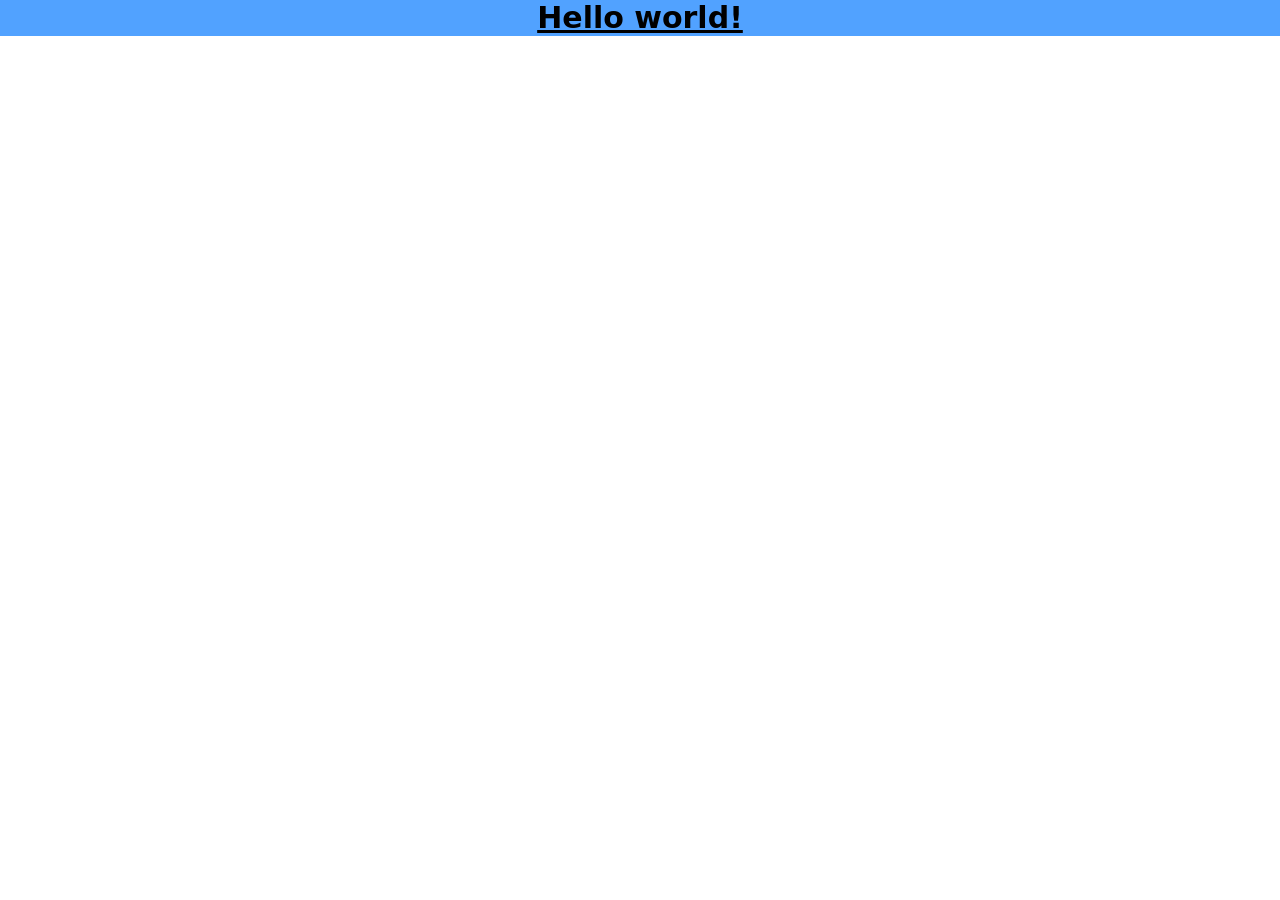
==== src/index.html @ be2a8ff9 "Initialized the project and moved to php project" ====
<!doctype html>
<html>

<head>
    <meta charset="UTF-8">
    <meta name="viewport" content="width=device-width, initial-scale=1.0">
    <link href="./output.css" rel="stylesheet">
</head>

<body>
    <h1 class="text-3xl font-bold underline bg-blue-400 text-center">
        Hello world!
    </h1>
</body>

</html>
---- src/output.css ----
/*! tailwindcss v4.0.3 | MIT License | https://tailwindcss.com */
@layer theme, base, components, utilities;
@layer theme {
  :root, :host {
    --font-sans: ui-sans-serif, system-ui, sans-serif, "Apple Color Emoji",
      "Segoe UI Emoji", "Segoe UI Symbol", "Noto Color Emoji";
    --font-serif: ui-serif, Georgia, Cambria, "Times New Roman", Times, serif;
    --font-mono: ui-monospace, SFMono-Regular, Menlo, Monaco, Consolas,
      "Liberation Mono", "Courier New", monospace;
    --color-red-50: oklch(0.971 0.013 17.38);
    --color-red-100: oklch(0.936 0.032 17.717);
    --color-red-200: oklch(0.885 0.062 18.334);
    --color-red-300: oklch(0.808 0.114 19.571);
    --color-red-400: oklch(0.704 0.191 22.216);
    --color-red-500: oklch(0.637 0.237 25.331);
    --color-red-600: oklch(0.577 0.245 27.325);
    --color-red-700: oklch(0.505 0.213 27.518);
    --color-red-800: oklch(0.444 0.177 26.899);
    --color-red-900: oklch(0.396 0.141 25.723);
    --color-red-950: oklch(0.258 0.092 26.042);
    --color-orange-50: oklch(0.98 0.016 73.684);
    --color-orange-100: oklch(0.954 0.038 75.164);
    --color-orange-200: oklch(0.901 0.076 70.697);
    --color-orange-300: oklch(0.837 0.128 66.29);
    --color-orange-400: oklch(0.75 0.183 55.934);
    --color-orange-500: oklch(0.705 0.213 47.604);
    --color-orange-600: oklch(0.646 0.222 41.116);
    --color-orange-700: oklch(0.553 0.195 38.402);
    --color-orange-800: oklch(0.47 0.157 37.304);
    --color-orange-900: oklch(0.408 0.123 38.172);
    --color-orange-950: oklch(0.266 0.079 36.259);
    --color-amber-50: oklch(0.987 0.022 95.277);
    --color-amber-100: oklch(0.962 0.059 95.617);
    --color-amber-200: oklch(0.924 0.12 95.746);
    --color-amber-300: oklch(0.879 0.169 91.605);
    --color-amber-400: oklch(0.828 0.189 84.429);
    --color-amber-500: oklch(0.769 0.188 70.08);
    --color-amber-600: oklch(0.666 0.179 58.318);
    --color-amber-700: oklch(0.555 0.163 48.998);
    --color-amber-800: oklch(0.473 0.137 46.201);
    --color-amber-900: oklch(0.414 0.112 45.904);
    --color-amber-950: oklch(0.279 0.077 45.635);
    --color-yellow-50: oklch(0.987 0.026 102.212);
    --color-yellow-100: oklch(0.973 0.071 103.193);
    --color-yellow-200: oklch(0.945 0.129 101.54);
    --color-yellow-300: oklch(0.905 0.182 98.111);
    --color-yellow-400: oklch(0.852 0.199 91.936);
    --color-yellow-500: oklch(0.795 0.184 86.047);
    --color-yellow-600: oklch(0.681 0.162 75.834);
    --color-yellow-700: oklch(0.554 0.135 66.442);
    --color-yellow-800: oklch(0.476 0.114 61.907);
    --color-yellow-900: oklch(0.421 0.095 57.708);
    --color-yellow-950: oklch(0.286 0.066 53.813);
    --color-lime-50: oklch(0.986 0.031 120.757);
    --color-lime-100: oklch(0.967 0.067 122.328);
    --color-lime-200: oklch(0.938 0.127 124.321);
    --color-lime-300: oklch(0.897 0.196 126.665);
    --color-lime-400: oklch(0.841 0.238 128.85);
    --color-lime-500: oklch(0.768 0.233 130.85);
    --color-lime-600: oklch(0.648 0.2 131.684);
    --color-lime-700: oklch(0.532 0.157 131.589);
    --color-lime-800: oklch(0.453 0.124 130.933);
    --color-lime-900: oklch(0.405 0.101 131.063);
    --color-lime-950: oklch(0.274 0.072 132.109);
    --color-green-50: oklch(0.982 0.018 155.826);
    --color-green-100: oklch(0.962 0.044 156.743);
    --color-green-200: oklch(0.925 0.084 155.995);
    --color-green-300: oklch(0.871 0.15 154.449);
    --color-green-400: oklch(0.792 0.209 151.711);
    --color-green-500: oklch(0.723 0.219 149.579);
    --color-green-600: oklch(0.627 0.194 149.214);
    --color-green-700: oklch(0.527 0.154 150.069);
    --color-green-800: oklch(0.448 0.119 151.328);
    --color-green-900: oklch(0.393 0.095 152.535);
    --color-green-950: oklch(0.266 0.065 152.934);
    --color-emerald-50: oklch(0.979 0.021 166.113);
    --color-emerald-100: oklch(0.95 0.052 163.051);
    --color-emerald-200: oklch(0.905 0.093 164.15);
    --color-emerald-300: oklch(0.845 0.143 164.978);
    --color-emerald-400: oklch(0.765 0.177 163.223);
    --color-emerald-500: oklch(0.696 0.17 162.48);
    --color-emerald-600: oklch(0.596 0.145 163.225);
    --color-emerald-700: oklch(0.508 0.118 165.612);
    --color-emerald-800: oklch(0.432 0.095 166.913);
    --color-emerald-900: oklch(0.378 0.077 168.94);
    --color-emerald-950: oklch(0.262 0.051 172.552);
    --color-teal-50: oklch(0.984 0.014 180.72);
    --color-teal-100: oklch(0.953 0.051 180.801);
    --color-teal-200: oklch(0.91 0.096 180.426);
    --color-teal-300: oklch(0.855 0.138 181.071);
    --color-teal-400: oklch(0.777 0.152 181.912);
    --color-teal-500: oklch(0.704 0.14 182.503);
    --color-teal-600: oklch(0.6 0.118 184.704);
    --color-teal-700: oklch(0.511 0.096 186.391);
    --color-teal-800: oklch(0.437 0.078 188.216);
    --color-teal-900: oklch(0.386 0.063 188.416);
    --color-teal-950: oklch(0.277 0.046 192.524);
    --color-cyan-50: oklch(0.984 0.019 200.873);
    --color-cyan-100: oklch(0.956 0.045 203.388);
    --color-cyan-200: oklch(0.917 0.08 205.041);
    --color-cyan-300: oklch(0.865 0.127 207.078);
    --color-cyan-400: oklch(0.789 0.154 211.53);
    --color-cyan-500: oklch(0.715 0.143 215.221);
    --color-cyan-600: oklch(0.609 0.126 221.723);
    --color-cyan-700: oklch(0.52 0.105 223.128);
    --color-cyan-800: oklch(0.45 0.085 224.283);
    --color-cyan-900: oklch(0.398 0.07 227.392);
    --color-cyan-950: oklch(0.302 0.056 229.695);
    --color-sky-50: oklch(0.977 0.013 236.62);
    --color-sky-100: oklch(0.951 0.026 236.824);
    --color-sky-200: oklch(0.901 0.058 230.902);
    --color-sky-300: oklch(0.828 0.111 230.318);
    --color-sky-400: oklch(0.746 0.16 232.661);
    --color-sky-500: oklch(0.685 0.169 237.323);
    --color-sky-600: oklch(0.588 0.158 241.966);
    --color-sky-700: oklch(0.5 0.134 242.749);
    --color-sky-800: oklch(0.443 0.11 240.79);
    --color-sky-900: oklch(0.391 0.09 240.876);
    --color-sky-950: oklch(0.293 0.066 243.157);
    --color-blue-50: oklch(0.97 0.014 254.604);
    --color-blue-100: oklch(0.932 0.032 255.585);
    --color-blue-200: oklch(0.882 0.059 254.128);
    --color-blue-300: oklch(0.809 0.105 251.813);
    --color-blue-400: oklch(0.707 0.165 254.624);
    --color-blue-500: oklch(0.623 0.214 259.815);
    --color-blue-600: oklch(0.546 0.245 262.881);
    --color-blue-700: oklch(0.488 0.243 264.376);
    --color-blue-800: oklch(0.424 0.199 265.638);
    --color-blue-900: oklch(0.379 0.146 265.522);
    --color-blue-950: oklch(0.282 0.091 267.935);
    --color-indigo-50: oklch(0.962 0.018 272.314);
    --color-indigo-100: oklch(0.93 0.034 272.788);
    --color-indigo-200: oklch(0.87 0.065 274.039);
    --color-indigo-300: oklch(0.785 0.115 274.713);
    --color-indigo-400: oklch(0.673 0.182 276.935);
    --color-indigo-500: oklch(0.585 0.233 277.117);
    --color-indigo-600: oklch(0.511 0.262 276.966);
    --color-indigo-700: oklch(0.457 0.24 277.023);
    --color-indigo-800: oklch(0.398 0.195 277.366);
    --color-indigo-900: oklch(0.359 0.144 278.697);
    --color-indigo-950: oklch(0.257 0.09 281.288);
    --color-violet-50: oklch(0.969 0.016 293.756);
    --color-violet-100: oklch(0.943 0.029 294.588);
    --color-violet-200: oklch(0.894 0.057 293.283);
    --color-violet-300: oklch(0.811 0.111 293.571);
    --color-violet-400: oklch(0.702 0.183 293.541);
    --color-violet-500: oklch(0.606 0.25 292.717);
    --color-violet-600: oklch(0.541 0.281 293.009);
    --color-violet-700: oklch(0.491 0.27 292.581);
    --color-violet-800: oklch(0.432 0.232 292.759);
    --color-violet-900: oklch(0.38 0.189 293.745);
    --color-violet-950: oklch(0.283 0.141 291.089);
    --color-purple-50: oklch(0.977 0.014 308.299);
    --color-purple-100: oklch(0.946 0.033 307.174);
    --color-purple-200: oklch(0.902 0.063 306.703);
    --color-purple-300: oklch(0.827 0.119 306.383);
    --color-purple-400: oklch(0.714 0.203 305.504);
    --color-purple-500: oklch(0.627 0.265 303.9);
    --color-purple-600: oklch(0.558 0.288 302.321);
    --color-purple-700: oklch(0.496 0.265 301.924);
    --color-purple-800: oklch(0.438 0.218 303.724);
    --color-purple-900: oklch(0.381 0.176 304.987);
    --color-purple-950: oklch(0.291 0.149 302.717);
    --color-fuchsia-50: oklch(0.977 0.017 320.058);
    --color-fuchsia-100: oklch(0.952 0.037 318.852);
    --color-fuchsia-200: oklch(0.903 0.076 319.62);
    --color-fuchsia-300: oklch(0.833 0.145 321.434);
    --color-fuchsia-400: oklch(0.74 0.238 322.16);
    --color-fuchsia-500: oklch(0.667 0.295 322.15);
    --color-fuchsia-600: oklch(0.591 0.293 322.896);
    --color-fuchsia-700: oklch(0.518 0.253 323.949);
    --color-fuchsia-800: oklch(0.452 0.211 324.591);
    --color-fuchsia-900: oklch(0.401 0.17 325.612);
    --color-fuchsia-950: oklch(0.293 0.136 325.661);
    --color-pink-50: oklch(0.971 0.014 343.198);
    --color-pink-100: oklch(0.948 0.028 342.258);
    --color-pink-200: oklch(0.899 0.061 343.231);
    --color-pink-300: oklch(0.823 0.12 346.018);
    --color-pink-400: oklch(0.718 0.202 349.761);
    --color-pink-500: oklch(0.656 0.241 354.308);
    --color-pink-600: oklch(0.592 0.249 0.584);
    --color-pink-700: oklch(0.525 0.223 3.958);
    --color-pink-800: oklch(0.459 0.187 3.815);
    --color-pink-900: oklch(0.408 0.153 2.432);
    --color-pink-950: oklch(0.284 0.109 3.907);
    --color-rose-50: oklch(0.969 0.015 12.422);
    --color-rose-100: oklch(0.941 0.03 12.58);
    --color-rose-200: oklch(0.892 0.058 10.001);
    --color-rose-300: oklch(0.81 0.117 11.638);
    --color-rose-400: oklch(0.712 0.194 13.428);
    --color-rose-500: oklch(0.645 0.246 16.439);
    --color-rose-600: oklch(0.586 0.253 17.585);
    --color-rose-700: oklch(0.514 0.222 16.935);
    --color-rose-800: oklch(0.455 0.188 13.697);
    --color-rose-900: oklch(0.41 0.159 10.272);
    --color-rose-950: oklch(0.271 0.105 12.094);
    --color-slate-50: oklch(0.984 0.003 247.858);
    --color-slate-100: oklch(0.968 0.007 247.896);
    --color-slate-200: oklch(0.929 0.013 255.508);
    --color-slate-300: oklch(0.869 0.022 252.894);
    --color-slate-400: oklch(0.704 0.04 256.788);
    --color-slate-500: oklch(0.554 0.046 257.417);
    --color-slate-600: oklch(0.446 0.043 257.281);
    --color-slate-700: oklch(0.372 0.044 257.287);
    --color-slate-800: oklch(0.279 0.041 260.031);
    --color-slate-900: oklch(0.208 0.042 265.755);
    --color-slate-950: oklch(0.129 0.042 264.695);
    --color-gray-50: oklch(0.985 0.002 247.839);
    --color-gray-100: oklch(0.967 0.003 264.542);
    --color-gray-200: oklch(0.928 0.006 264.531);
    --color-gray-300: oklch(0.872 0.01 258.338);
    --color-gray-400: oklch(0.707 0.022 261.325);
    --color-gray-500: oklch(0.551 0.027 264.364);
    --color-gray-600: oklch(0.446 0.03 256.802);
    --color-gray-700: oklch(0.373 0.034 259.733);
    --color-gray-800: oklch(0.278 0.033 256.848);
    --color-gray-900: oklch(0.21 0.034 264.665);
    --color-gray-950: oklch(0.13 0.028 261.692);
    --color-zinc-50: oklch(0.985 0 0);
    --color-zinc-100: oklch(0.967 0.001 286.375);
    --color-zinc-200: oklch(0.92 0.004 286.32);
    --color-zinc-300: oklch(0.871 0.006 286.286);
    --color-zinc-400: oklch(0.705 0.015 286.067);
    --color-zinc-500: oklch(0.552 0.016 285.938);
    --color-zinc-600: oklch(0.442 0.017 285.786);
    --color-zinc-700: oklch(0.37 0.013 285.805);
    --color-zinc-800: oklch(0.274 0.006 286.033);
    --color-zinc-900: oklch(0.21 0.006 285.885);
    --color-zinc-950: oklch(0.141 0.005 285.823);
    --color-neutral-50: oklch(0.985 0 0);
    --color-neutral-100: oklch(0.97 0 0);
    --color-neutral-200: oklch(0.922 0 0);
    --color-neutral-300: oklch(0.87 0 0);
    --color-neutral-400: oklch(0.708 0 0);
    --color-neutral-500: oklch(0.556 0 0);
    --color-neutral-600: oklch(0.439 0 0);
    --color-neutral-700: oklch(0.371 0 0);
    --color-neutral-800: oklch(0.269 0 0);
    --color-neutral-900: oklch(0.205 0 0);
    --color-neutral-950: oklch(0.145 0 0);
    --color-stone-50: oklch(0.985 0.001 106.423);
    --color-stone-100: oklch(0.97 0.001 106.424);
    --color-stone-200: oklch(0.923 0.003 48.717);
    --color-stone-300: oklch(0.869 0.005 56.366);
    --color-stone-400: oklch(0.709 0.01 56.259);
    --color-stone-500: oklch(0.553 0.013 58.071);
    --color-stone-600: oklch(0.444 0.011 73.639);
    --color-stone-700: oklch(0.374 0.01 67.558);
    --color-stone-800: oklch(0.268 0.007 34.298);
    --color-stone-900: oklch(0.216 0.006 56.043);
    --color-stone-950: oklch(0.147 0.004 49.25);
    --color-black: #000;
    --color-white: #fff;
    --spacing: 0.25rem;
    --breakpoint-sm: 40rem;
    --breakpoint-md: 48rem;
    --breakpoint-lg: 64rem;
    --breakpoint-xl: 80rem;
    --breakpoint-2xl: 96rem;
    --container-3xs: 16rem;
    --container-2xs: 18rem;
    --container-xs: 20rem;
    --container-sm: 24rem;
    --container-md: 28rem;
    --container-lg: 32rem;
    --container-xl: 36rem;
    --container-2xl: 42rem;
    --container-3xl: 48rem;
    --container-4xl: 56rem;
    --container-5xl: 64rem;
    --container-6xl: 72rem;
    --container-7xl: 80rem;
    --text-xs: 0.75rem;
    --text-xs--line-height: calc(1 / 0.75);
    --text-sm: 0.875rem;
    --text-sm--line-height: calc(1.25 / 0.875);
    --text-base: 1rem;
    --text-base--line-height: calc(1.5 / 1);
    --text-lg: 1.125rem;
    --text-lg--line-height: calc(1.75 / 1.125);
    --text-xl: 1.25rem;
    --text-xl--line-height: calc(1.75 / 1.25);
    --text-2xl: 1.5rem;
    --text-2xl--line-height: calc(2 / 1.5);
    --text-3xl: 1.875rem;
    --text-3xl--line-height: calc(2.25 / 1.875);
    --text-4xl: 2.25rem;
    --text-4xl--line-height: calc(2.5 / 2.25);
    --text-5xl: 3rem;
    --text-5xl--line-height: 1;
    --text-6xl: 3.75rem;
    --text-6xl--line-height: 1;
    --text-7xl: 4.5rem;
    --text-7xl--line-height: 1;
    --text-8xl: 6rem;
    --text-8xl--line-height: 1;
    --text-9xl: 8rem;
    --text-9xl--line-height: 1;
    --font-weight-thin: 100;
    --font-weight-extralight: 200;
    --font-weight-light: 300;
    --font-weight-normal: 400;
    --font-weight-medium: 500;
    --font-weight-semibold: 600;
    --font-weight-bold: 700;
    --font-weight-extrabold: 800;
    --font-weight-black: 900;
    --tracking-tighter: -0.05em;
    --tracking-tight: -0.025em;
    --tracking-normal: 0em;
    --tracking-wide: 0.025em;
    --tracking-wider: 0.05em;
    --tracking-widest: 0.1em;
    --leading-tight: 1.25;
    --leading-snug: 1.375;
    --leading-normal: 1.5;
    --leading-relaxed: 1.625;
    --leading-loose: 2;
    --radius-xs: 0.125rem;
    --radius-sm: 0.25rem;
    --radius-md: 0.375rem;
    --radius-lg: 0.5rem;
    --radius-xl: 0.75rem;
    --radius-2xl: 1rem;
    --radius-3xl: 1.5rem;
    --radius-4xl: 2rem;
    --shadow-2xs: 0 1px rgb(0 0 0 / 0.05);
    --shadow-xs: 0 1px 2px 0 rgb(0 0 0 / 0.05);
    --shadow-sm: 0 1px 3px 0 rgb(0 0 0 / 0.1), 0 1px 2px -1px rgb(0 0 0 / 0.1);
    --shadow-md: 0 4px 6px -1px rgb(0 0 0 / 0.1),
      0 2px 4px -2px rgb(0 0 0 / 0.1);
    --shadow-lg: 0 10px 15px -3px rgb(0 0 0 / 0.1),
      0 4px 6px -4px rgb(0 0 0 / 0.1);
    --shadow-xl: 0 20px 25px -5px rgb(0 0 0 / 0.1),
      0 8px 10px -6px rgb(0 0 0 / 0.1);
    --shadow-2xl: 0 25px 50px -12px rgb(0 0 0 / 0.25);
    --inset-shadow-2xs: inset 0 1px rgb(0 0 0 / 0.05);
    --inset-shadow-xs: inset 0 1px 1px rgb(0 0 0 / 0.05);
    --inset-shadow-sm: inset 0 2px 4px rgb(0 0 0 / 0.05);
    --drop-shadow-xs: 0 1px 1px rgb(0 0 0 / 0.05);
    --drop-shadow-sm: 0 1px 2px rgb(0 0 0 / 0.15);
    --drop-shadow-md: 0 3px 3px rgb(0 0 0 / 0.12);
    --drop-shadow-lg: 0 4px 4px rgb(0 0 0 / 0.15);
    --drop-shadow-xl: 0 9px 7px rgb(0 0 0 / 0.1);
    --drop-shadow-2xl: 0 25px 25px rgb(0 0 0 / 0.15);
    --ease-in: cubic-bezier(0.4, 0, 1, 1);
    --ease-out: cubic-bezier(0, 0, 0.2, 1);
    --ease-in-out: cubic-bezier(0.4, 0, 0.2, 1);
    --animate-spin: spin 1s linear infinite;
    --animate-ping: ping 1s cubic-bezier(0, 0, 0.2, 1) infinite;
    --animate-pulse: pulse 2s cubic-bezier(0.4, 0, 0.6, 1) infinite;
    --animate-bounce: bounce 1s infinite;
    --blur-xs: 4px;
    --blur-sm: 8px;
    --blur-md: 12px;
    --blur-lg: 16px;
    --blur-xl: 24px;
    --blur-2xl: 40px;
    --blur-3xl: 64px;
    --perspective-dramatic: 100px;
    --perspective-near: 300px;
    --perspective-normal: 500px;
    --perspective-midrange: 800px;
    --perspective-distant: 1200px;
    --aspect-video: 16 / 9;
    --default-transition-duration: 150ms;
    --default-transition-timing-function: cubic-bezier(0.4, 0, 0.2, 1);
    --default-font-family: var(--font-sans);
    --default-font-feature-settings: var(--font-sans--font-feature-settings);
    --default-font-variation-settings: var(
      --font-sans--font-variation-settings
    );
    --default-mono-font-family: var(--font-mono);
    --default-mono-font-feature-settings: var(
      --font-mono--font-feature-settings
    );
    --default-mono-font-variation-settings: var(
      --font-mono--font-variation-settings
    );
  }
}
@layer base {
  *, ::after, ::before, ::backdrop, ::file-selector-button {
    box-sizing: border-box;
    margin: 0;
    padding: 0;
    border: 0 solid;
  }
  html, :host {
    line-height: 1.5;
    -webkit-text-size-adjust: 100%;
    tab-size: 4;
    font-family: var( --default-font-family, ui-sans-serif, system-ui, sans-serif, "Apple Color Emoji", "Segoe UI Emoji", "Segoe UI Symbol", "Noto Color Emoji" );
    font-feature-settings: var(--default-font-feature-settings, normal);
    font-variation-settings: var( --default-font-variation-settings, normal );
    -webkit-tap-highlight-color: transparent;
  }
  body {
    line-height: inherit;
  }
  hr {
    height: 0;
    color: inherit;
    border-top-width: 1px;
  }
  abbr:where([title]) {
    -webkit-text-decoration: underline dotted;
    text-decoration: underline dotted;
  }
  h1, h2, h3, h4, h5, h6 {
    font-size: inherit;
    font-weight: inherit;
  }
  a {
    color: inherit;
    -webkit-text-decoration: inherit;
    text-decoration: inherit;
  }
  b, strong {
    font-weight: bolder;
  }
  code, kbd, samp, pre {
    font-family: var( --default-mono-font-family, ui-monospace, SFMono-Regular, Menlo, Monaco, Consolas, "Liberation Mono", "Courier New", monospace );
    font-feature-settings: var( --default-mono-font-feature-settings, normal );
    font-variation-settings: var( --default-mono-font-variation-settings, normal );
    font-size: 1em;
  }
  small {
    font-size: 80%;
  }
  sub, sup {
    font-size: 75%;
    line-height: 0;
    position: relative;
    vertical-align: baseline;
  }
  sub {
    bottom: -0.25em;
  }
  sup {
    top: -0.5em;
  }
  table {
    text-indent: 0;
    border-color: inherit;
    border-collapse: collapse;
  }
  :-moz-focusring {
    outline: auto;
  }
  progress {
    vertical-align: baseline;
  }
  summary {
    display: list-item;
  }
  ol, ul, menu {
    list-style: none;
  }
  img, svg, video, canvas, audio, iframe, embed, object {
    display: block;
    vertical-align: middle;
  }
  img, video {
    max-width: 100%;
    height: auto;
  }
  button, input, select, optgroup, textarea, ::file-selector-button {
    font: inherit;
    font-feature-settings: inherit;
    font-variation-settings: inherit;
    letter-spacing: inherit;
    color: inherit;
    border-radius: 0;
    background-color: transparent;
    opacity: 1;
  }
  :where(select:is([multiple], [size])) optgroup {
    font-weight: bolder;
  }
  :where(select:is([multiple], [size])) optgroup option {
    padding-inline-start: 20px;
  }
  ::file-selector-button {
    margin-inline-end: 4px;
  }
  ::placeholder {
    opacity: 1;
    color: color-mix(in oklab, currentColor 50%, transparent);
  }
  textarea {
    resize: vertical;
  }
  ::-webkit-search-decoration {
    -webkit-appearance: none;
  }
  ::-webkit-date-and-time-value {
    min-height: 1lh;
    text-align: inherit;
  }
  ::-webkit-datetime-edit {
    display: inline-flex;
  }
  ::-webkit-datetime-edit-fields-wrapper {
    padding: 0;
  }
  ::-webkit-datetime-edit, ::-webkit-datetime-edit-year-field, ::-webkit-datetime-edit-month-field, ::-webkit-datetime-edit-day-field, ::-webkit-datetime-edit-hour-field, ::-webkit-datetime-edit-minute-field, ::-webkit-datetime-edit-second-field, ::-webkit-datetime-edit-millisecond-field, ::-webkit-datetime-edit-meridiem-field {
    padding-block: 0;
  }
  :-moz-ui-invalid {
    box-shadow: none;
  }
  button, input:where([type="button"], [type="reset"], [type="submit"]), ::file-selector-button {
    appearance: button;
  }
  ::-webkit-inner-spin-button, ::-webkit-outer-spin-button {
    height: auto;
  }
  [hidden]:where(:not([hidden="until-found"])) {
    display: none !important;
  }
}
@layer utilities {
  .bg-blue-400 {
    background-color: var(--color-blue-400);
  }
  .text-center {
    text-align: center;
  }
  .text-3xl {
    font-size: var(--text-3xl);
    line-height: var(--tw-leading, var(--text-3xl--line-height));
  }
  .font-bold {
    --tw-font-weight: var(--font-weight-bold);
    font-weight: var(--font-weight-bold);
  }
  .underline {
    text-decoration-line: underline;
  }
}
@keyframes spin {
  to {
    transform: rotate(360deg);
  }
}
@keyframes ping {
  75%, 100% {
    transform: scale(2);
    opacity: 0;
  }
}
@keyframes pulse {
  50% {
    opacity: 0.5;
  }
}
@keyframes bounce {
  0%, 100% {
    transform: translateY(-25%);
    animation-timing-function: cubic-bezier(0.8, 0, 1, 1);
  }
  50% {
    transform: none;
    animation-timing-function: cubic-bezier(0, 0, 0.2, 1);
  }
}
@property --tw-font-weight {
  syntax: "*";
  inherits: false;
}
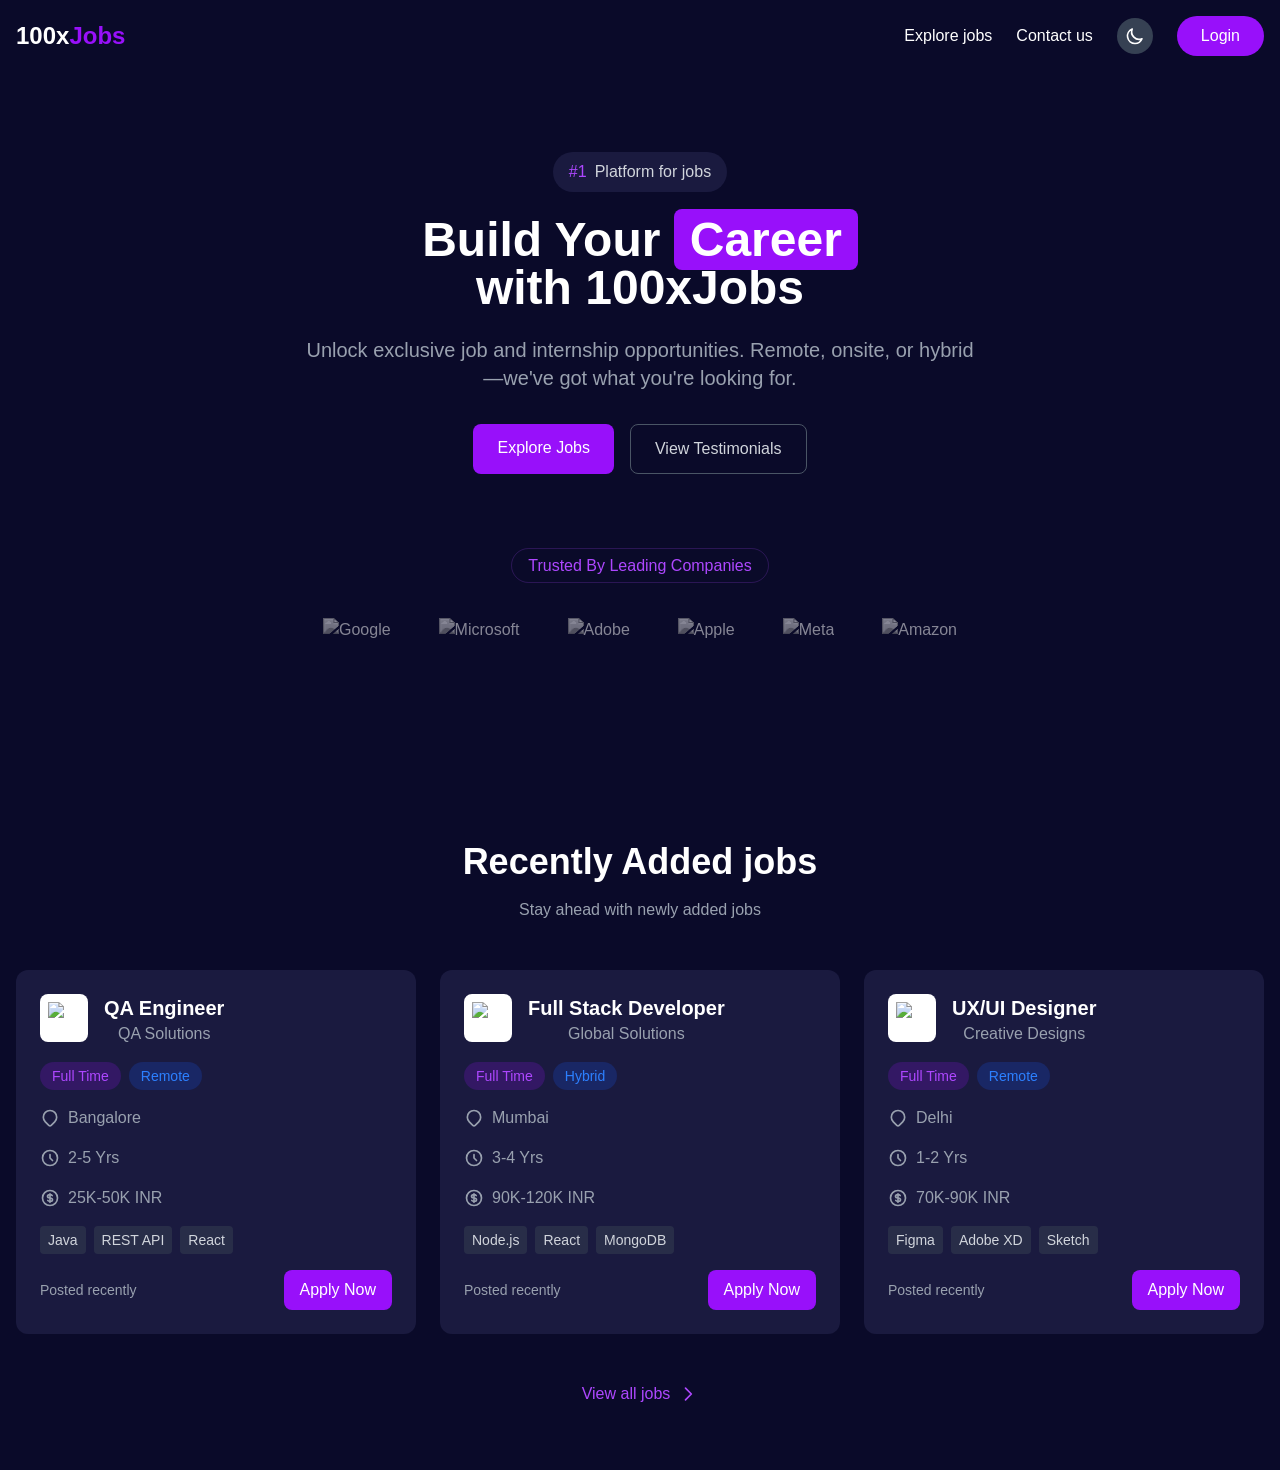
==== commit 7fb01925: "Try hard or start from beginning" ====
--- a/src/index.html
+++ b/src/index.html
@@ -5,12 +5,205 @@
     <meta charset="UTF-8">
     <meta name="viewport" content="width=device-width, initial-scale=1.0">
     <link href="./output.css" rel="stylesheet">
+    <title>100xJobs - Build Your Career</title>
 </head>
 
-<body>
-    <h1 class="text-3xl font-bold underline bg-blue-400 text-center">
-        Hello world!
-    </h1>
+<body class="bg-[#0A0A29] text-white min-h-screen">
+    <!-- Navigation -->
+    <nav class="container mx-auto px-4 py-4 flex justify-between items-center">
+        <div class="flex items-center">
+            <span class="text-2xl font-bold">100x<span class="text-purple-600">Jobs</span></span>
+        </div>
+        <div class="flex items-center gap-6">
+            <a href="explore.html" class="hover:text-purple-500">Explore jobs</a>
+            <a href="#" class="hover:text-purple-500">Contact us</a>
+            <button class="bg-gray-700 p-2 rounded-full">
+                <svg xmlns="http://www.w3.org/2000/svg" class="h-5 w-5" fill="none" viewBox="0 0 24 24" stroke="currentColor">
+                    <path stroke-linecap="round" stroke-linejoin="round" stroke-width="2" d="M20.354 15.354A9 9 0 018.646 3.646 9.003 9.003 0 0012 21a9.003 9.003 0 008.354-5.646z" />
+                </svg>
+            </button>
+            <a href="login.html" class="bg-purple-600 px-6 py-2 rounded-full hover:bg-purple-700">Login</a>
+        </div>
+    </nav>
+
+    <!-- Hero Section -->
+    <main class="container mx-auto px-4 mt-20 text-center">
+        <div class="inline-flex items-center bg-[#1A1A3F] rounded-full px-4 py-2 mb-6">
+            <span class="text-purple-500 mr-2">#1</span>
+            <span class="text-gray-300">Platform for jobs</span>
+        </div>
+
+        <h1 class="text-5xl font-bold mb-6">
+            Build Your 
+            <span class="relative">
+                <span class="bg-purple-600 text-white px-4 py-1 rounded-lg">Career</span>
+            </span>
+            <br>with 100xJobs
+        </h1>
+
+        <p class="text-gray-400 text-xl max-w-2xl mx-auto mb-8">
+            Unlock exclusive job and internship opportunities. Remote, onsite, or hybrid—we've got what you're looking for.
+        </p>
+
+        <div class="flex justify-center gap-4 mb-16">
+            <a href="#jobs" class="bg-purple-600 hover:bg-purple-700 text-white px-6 py-3 rounded-lg font-medium">
+                Explore Jobs
+            </a>
+            <button class="border border-gray-600 hover:border-gray-500 text-gray-300 px-6 py-3 rounded-lg font-medium">
+                View Testimonials
+            </button>
+        </div>
+
+        <!-- Trusted Companies Section -->
+        <div class="mt-20 mb-32">
+            <div class="text-center mb-10">
+                <span class="text-purple-500 border border-purple-500/20 rounded-full px-4 py-2">
+                    Trusted By Leading Companies
+                </span>
+            </div>
+            <div class="flex justify-center items-center gap-12 grayscale opacity-50">
+                <img src="https://logo.clearbit.com/google.com" alt="Google" class="h-8">
+                <img src="https://logo.clearbit.com/microsoft.com" alt="Microsoft" class="h-8">
+                <img src="https://logo.clearbit.com/adobe.com" alt="Adobe" class="h-8">
+                <img src="https://logo.clearbit.com/apple.com" alt="Apple" class="h-8">
+                <img src="https://logo.clearbit.com/meta.com" alt="Meta" class="h-8">
+                <img src="https://logo.clearbit.com/amazon.com" alt="Amazon" class="h-8">
+            </div>
+        </div>
+
+        <!-- Recent Jobs Section -->
+        <section id="jobs" class="py-16">
+            <div class="text-center mb-12">
+                <h2 class="text-4xl font-bold mb-4">Recently Added jobs</h2>
+                <p class="text-gray-400">Stay ahead with newly added jobs</p>
+            </div>
+
+            <!-- Jobs Grid -->
+            <div class="grid grid-cols-1 md:grid-cols-2 lg:grid-cols-3 gap-6" id="jobsContainer">
+                <!-- Job cards will be dynamically inserted here -->
+            </div>
+
+            <!-- View All Jobs Button -->
+            <div class="text-center mt-12">
+                <a href="explore.html" class="text-purple-500 hover:text-purple-400 flex items-center justify-center gap-2">
+                    View all jobs
+                    <svg class="w-5 h-5" fill="none" stroke="currentColor" viewBox="0 0 24 24">
+                        <path stroke-linecap="round" stroke-linejoin="round" stroke-width="2" d="M9 5l7 7-7 7"/>
+                    </svg>
+                </a>
+            </div>
+        </section>
+    </main>
+
+    <script>
+        // Fetch and display recent jobs
+        async function fetchRecentJobs() {
+            try {
+                const response = await fetch('/api/jobs/recent.php');
+                const data = await response.json();
+                
+                if (data.status === 'success') {
+                    displayJobs(data.data);
+                } else {
+                    // If API fails, show static example jobs
+                    displayStaticJobs();
+                }
+            } catch (error) {
+                console.error('Failed to fetch jobs:', error);
+                // Show static example jobs on error
+                displayStaticJobs();
+            }
+        }
+
+        function displayStaticJobs() {
+            const container = document.getElementById('jobsContainer');
+            
+            // Example static job cards
+            const staticJobs = [
+                {
+                    logo: 'https://logo.clearbit.com/google.com',
+                    title: 'QA Engineer',
+                    company: 'QA Solutions',
+                    type: 'Full Time',
+                    mode: 'Remote',
+                    location: 'Bangalore',
+                    experience: '2-5 Yrs',
+                    salary: '25K-50K INR',
+                    skills: ['Java', 'REST API', 'React']
+                },
+                {
+                    logo: 'https://logo.clearbit.com/microsoft.com',
+                    title: 'Full Stack Developer',
+                    company: 'Global Solutions',
+                    type: 'Full Time',
+                    mode: 'Hybrid',
+                    location: 'Mumbai',
+                    experience: '3-4 Yrs',
+                    salary: '90K-120K INR',
+                    skills: ['Node.js', 'React', 'MongoDB']
+                },
+                {
+                    logo: 'https://logo.clearbit.com/adobe.com',
+                    title: 'UX/UI Designer',
+                    company: 'Creative Designs',
+                    type: 'Full Time',
+                    mode: 'Remote',
+                    location: 'Delhi',
+                    experience: '1-2 Yrs',
+                    salary: '70K-90K INR',
+                    skills: ['Figma', 'Adobe XD', 'Sketch']
+                }
+            ];
+
+            staticJobs.forEach(job => {
+                container.innerHTML += `
+                    <div class="job-card">
+                        <div class="flex items-start gap-4 mb-4">
+                            <img src="${job.logo}" alt="${job.company}" class="w-12 h-12 rounded-lg bg-white p-2">
+                            <div>
+                                <h3 class="font-semibold text-xl">${job.title}</h3>
+                                <p class="text-gray-400">${job.company}</p>
+                            </div>
+                        </div>
+                        <div class="space-y-4">
+                            <div class="flex flex-wrap gap-2">
+                                <span class="badge badge-purple">${job.type}</span>
+                                <span class="badge badge-blue">${job.mode}</span>
+                            </div>
+                            <div class="job-info-item">
+                                <svg class="w-5 h-5" fill="none" stroke="currentColor" viewBox="0 0 24 24">
+                                    <path stroke-linecap="round" stroke-linejoin="round" stroke-width="2" d="M17.657 16.657L13.414 20.9a1.998 1.998 0 01-2.827 0l-4.244-4.243a8 8 0 1111.314 0z"/>
+                                </svg>
+                                <span>${job.location}</span>
+                            </div>
+                            <div class="job-info-item">
+                                <svg class="w-5 h-5" fill="none" stroke="currentColor" viewBox="0 0 24 24">
+                                    <path stroke-linecap="round" stroke-linejoin="round" stroke-width="2" d="M12 8v4l3 3m6-3a9 9 0 11-18 0 9 9 0 0118 0z"/>
+                                </svg>
+                                <span>${job.experience}</span>
+                            </div>
+                            <div class="job-info-item">
+                                <svg class="w-5 h-5" fill="none" stroke="currentColor" viewBox="0 0 24 24">
+                                    <path stroke-linecap="round" stroke-linejoin="round" stroke-width="2" d="M12 8c-1.657 0-3 .895-3 2s1.343 2 3 2 3 .895 3 2-1.343 2-3 2m0-8c1.11 0 2.08.402 2.599 1M12 8V7m0 1v8m0 0v1m0-1c-1.11 0-2.08-.402-2.599-1M21 12a9 9 0 11-18 0 9 9 0 0118 0z"/>
+                                </svg>
+                                <span>${job.salary}</span>
+                            </div>
+                            <div class="flex flex-wrap gap-2">
+                                ${job.skills.map(skill => `<span class="skill-badge">${skill}</span>`).join('')}
+                            </div>
+                            <div class="flex justify-between items-center mt-4">
+                                <span class="text-sm text-gray-400">Posted recently</span>
+                                <button class="bg-purple-600 hover:bg-purple-700 px-4 py-2 rounded-lg">Apply Now</button>
+                            </div>
+                        </div>
+                    </div>
+                `;
+            });
+        }
+
+        // Load jobs when page loads
+        document.addEventListener('DOMContentLoaded', fetchRecentJobs);
+    </script>
 </body>
 
 </html>
--- a/src/output.css
+++ b/src/output.css
@@ -521,22 +521,565 @@
   }
 }
 @layer utilities {
-  .bg-blue-400 {
-    background-color: var(--color-blue-400);
+  .collapse {
+    visibility: collapse;
+  }
+  .absolute {
+    position: absolute;
+  }
+  .relative {
+    position: relative;
+  }
+  .static {
+    position: static;
+  }
+  .top-1 {
+    top: calc(var(--spacing) * 1);
+  }
+  .top-1\/2 {
+    top: calc(1/2 * 100%);
+  }
+  .left-3 {
+    left: calc(var(--spacing) * 3);
+  }
+  .container {
+    width: 100%;
+    @media (width >= 40rem) {
+      max-width: 40rem;
+    }
+    @media (width >= 48rem) {
+      max-width: 48rem;
+    }
+    @media (width >= 64rem) {
+      max-width: 64rem;
+    }
+    @media (width >= 80rem) {
+      max-width: 80rem;
+    }
+    @media (width >= 96rem) {
+      max-width: 96rem;
+    }
+  }
+  .mx-auto {
+    margin-inline: auto;
+  }
+  .mt-2 {
+    margin-top: calc(var(--spacing) * 2);
+  }
+  .mt-4 {
+    margin-top: calc(var(--spacing) * 4);
+  }
+  .mt-8 {
+    margin-top: calc(var(--spacing) * 8);
+  }
+  .mt-12 {
+    margin-top: calc(var(--spacing) * 12);
+  }
+  .mt-20 {
+    margin-top: calc(var(--spacing) * 20);
+  }
+  .mr-2 {
+    margin-right: calc(var(--spacing) * 2);
+  }
+  .mb-2 {
+    margin-bottom: calc(var(--spacing) * 2);
+  }
+  .mb-4 {
+    margin-bottom: calc(var(--spacing) * 4);
+  }
+  .mb-6 {
+    margin-bottom: calc(var(--spacing) * 6);
+  }
+  .mb-8 {
+    margin-bottom: calc(var(--spacing) * 8);
+  }
+  .mb-10 {
+    margin-bottom: calc(var(--spacing) * 10);
+  }
+  .mb-12 {
+    margin-bottom: calc(var(--spacing) * 12);
+  }
+  .mb-16 {
+    margin-bottom: calc(var(--spacing) * 16);
+  }
+  .mb-32 {
+    margin-bottom: calc(var(--spacing) * 32);
+  }
+  .block {
+    display: block;
+  }
+  .flex {
+    display: flex;
+  }
+  .grid {
+    display: grid;
+  }
+  .inline-flex {
+    display: inline-flex;
+  }
+  .list-item {
+    display: list-item;
+  }
+  .table {
+    display: table;
+  }
+  .h-5 {
+    height: calc(var(--spacing) * 5);
+  }
+  .h-8 {
+    height: calc(var(--spacing) * 8);
+  }
+  .h-12 {
+    height: calc(var(--spacing) * 12);
+  }
+  .min-h-screen {
+    min-height: 100vh;
+  }
+  .w-5 {
+    width: calc(var(--spacing) * 5);
+  }
+  .w-8 {
+    width: calc(var(--spacing) * 8);
+  }
+  .w-12 {
+    width: calc(var(--spacing) * 12);
+  }
+  .w-64 {
+    width: calc(var(--spacing) * 64);
+  }
+  .w-full {
+    width: 100%;
+  }
+  .max-w-2xl {
+    max-width: var(--container-2xl);
+  }
+  .max-w-3xl {
+    max-width: var(--container-3xl);
+  }
+  .max-w-md {
+    max-width: var(--container-md);
+  }
+  .flex-1 {
+    flex: 1;
+  }
+  .flex-shrink {
+    flex-shrink: 1;
+  }
+  .flex-shrink-0 {
+    flex-shrink: 0;
+  }
+  .border-collapse {
+    border-collapse: collapse;
+  }
+  .-translate-y-1 {
+    --tw-translate-y: calc(var(--spacing) * -1);
+    translate: var(--tw-translate-x) var(--tw-translate-y);
+  }
+  .-translate-y-1\/2 {
+    --tw-translate-y: calc(calc(1/2 * 100%) * -1);
+    translate: var(--tw-translate-x) var(--tw-translate-y);
+  }
+  .transform {
+    transform: var(--tw-rotate-x) var(--tw-rotate-y) var(--tw-rotate-z) var(--tw-skew-x) var(--tw-skew-y);
+  }
+  .resize {
+    resize: both;
+  }
+  .grid-cols-1 {
+    grid-template-columns: repeat(1, minmax(0, 1fr));
+  }
+  .flex-wrap {
+    flex-wrap: wrap;
+  }
+  .items-center {
+    align-items: center;
+  }
+  .items-start {
+    align-items: flex-start;
+  }
+  .justify-between {
+    justify-content: space-between;
+  }
+  .justify-center {
+    justify-content: center;
+  }
+  .gap-2 {
+    gap: calc(var(--spacing) * 2);
+  }
+  .gap-4 {
+    gap: calc(var(--spacing) * 4);
+  }
+  .gap-6 {
+    gap: calc(var(--spacing) * 6);
+  }
+  .gap-8 {
+    gap: calc(var(--spacing) * 8);
+  }
+  .gap-12 {
+    gap: calc(var(--spacing) * 12);
+  }
+  .space-y-3 {
+    :where(& > :not(:last-child)) {
+      --tw-space-y-reverse: 0;
+      margin-block-start: calc(calc(var(--spacing) * 3) * var(--tw-space-y-reverse));
+      margin-block-end: calc(calc(var(--spacing) * 3) * calc(1 - var(--tw-space-y-reverse)));
+    }
+  }
+  .space-y-4 {
+    :where(& > :not(:last-child)) {
+      --tw-space-y-reverse: 0;
+      margin-block-start: calc(calc(var(--spacing) * 4) * var(--tw-space-y-reverse));
+      margin-block-end: calc(calc(var(--spacing) * 4) * calc(1 - var(--tw-space-y-reverse)));
+    }
+  }
+  .space-y-6 {
+    :where(& > :not(:last-child)) {
+      --tw-space-y-reverse: 0;
+      margin-block-start: calc(calc(var(--spacing) * 6) * var(--tw-space-y-reverse));
+      margin-block-end: calc(calc(var(--spacing) * 6) * calc(1 - var(--tw-space-y-reverse)));
+    }
+  }
+  .rounded-full {
+    border-radius: calc(infinity * 1px);
+  }
+  .rounded-lg {
+    border-radius: var(--radius-lg);
+  }
+  .rounded-xl {
+    border-radius: var(--radius-xl);
+  }
+  .border {
+    border-style: var(--tw-border-style);
+    border-width: 1px;
+  }
+  .border-b {
+    border-bottom-style: var(--tw-border-style);
+    border-bottom-width: 1px;
+  }
+  .border-gray-100 {
+    border-color: var(--color-gray-100);
+  }
+  .border-gray-600 {
+    border-color: var(--color-gray-600);
+  }
+  .border-gray-700 {
+    border-color: var(--color-gray-700);
+  }
+  .border-purple-500 {
+    border-color: var(--color-purple-500);
+  }
+  .border-purple-500\/20 {
+    border-color: color-mix(in oklab, var(--color-purple-500) 20%, transparent);
+  }
+  .bg-\[\#0A0A29\] {
+    background-color: #0A0A29;
+  }
+  .bg-\[\#1A1A3F\] {
+    background-color: #1A1A3F;
+  }
+  .bg-gray-50 {
+    background-color: var(--color-gray-50);
+  }
+  .bg-gray-700 {
+    background-color: var(--color-gray-700);
+  }
+  .bg-green-600 {
+    background-color: var(--color-green-600);
+  }
+  .bg-purple-600 {
+    background-color: var(--color-purple-600);
+  }
+  .bg-purple-600\/20 {
+    background-color: color-mix(in oklab, var(--color-purple-600) 20%, transparent);
+  }
+  .bg-red-600 {
+    background-color: var(--color-red-600);
+  }
+  .bg-white {
+    background-color: var(--color-white);
+  }
+  .p-2 {
+    padding: calc(var(--spacing) * 2);
+  }
+  .p-6 {
+    padding: calc(var(--spacing) * 6);
+  }
+  .p-8 {
+    padding: calc(var(--spacing) * 8);
+  }
+  .px-3 {
+    padding-inline: calc(var(--spacing) * 3);
+  }
+  .px-4 {
+    padding-inline: calc(var(--spacing) * 4);
+  }
+  .px-6 {
+    padding-inline: calc(var(--spacing) * 6);
+  }
+  .py-1 {
+    padding-block: calc(var(--spacing) * 1);
+  }
+  .py-2 {
+    padding-block: calc(var(--spacing) * 2);
+  }
+  .py-3 {
+    padding-block: calc(var(--spacing) * 3);
+  }
+  .py-4 {
+    padding-block: calc(var(--spacing) * 4);
+  }
+  .py-8 {
+    padding-block: calc(var(--spacing) * 8);
+  }
+  .py-16 {
+    padding-block: calc(var(--spacing) * 16);
+  }
+  .pt-6 {
+    padding-top: calc(var(--spacing) * 6);
+  }
+  .pb-4 {
+    padding-bottom: calc(var(--spacing) * 4);
+  }
+  .pl-10 {
+    padding-left: calc(var(--spacing) * 10);
   }
   .text-center {
     text-align: center;
+  }
+  .text-2xl {
+    font-size: var(--text-2xl);
+    line-height: var(--tw-leading, var(--text-2xl--line-height));
   }
   .text-3xl {
     font-size: var(--text-3xl);
     line-height: var(--tw-leading, var(--text-3xl--line-height));
   }
+  .text-4xl {
+    font-size: var(--text-4xl);
+    line-height: var(--tw-leading, var(--text-4xl--line-height));
+  }
+  .text-5xl {
+    font-size: var(--text-5xl);
+    line-height: var(--tw-leading, var(--text-5xl--line-height));
+  }
+  .text-lg {
+    font-size: var(--text-lg);
+    line-height: var(--tw-leading, var(--text-lg--line-height));
+  }
+  .text-sm {
+    font-size: var(--text-sm);
+    line-height: var(--tw-leading, var(--text-sm--line-height));
+  }
+  .text-xl {
+    font-size: var(--text-xl);
+    line-height: var(--tw-leading, var(--text-xl--line-height));
+  }
   .font-bold {
     --tw-font-weight: var(--font-weight-bold);
     font-weight: var(--font-weight-bold);
   }
+  .font-medium {
+    --tw-font-weight: var(--font-weight-medium);
+    font-weight: var(--font-weight-medium);
+  }
+  .font-semibold {
+    --tw-font-weight: var(--font-weight-semibold);
+    font-weight: var(--font-weight-semibold);
+  }
+  .text-gray-300 {
+    color: var(--color-gray-300);
+  }
+  .text-gray-400 {
+    color: var(--color-gray-400);
+  }
+  .text-gray-900 {
+    color: var(--color-gray-900);
+  }
+  .text-purple-500 {
+    color: var(--color-purple-500);
+  }
+  .text-purple-600 {
+    color: var(--color-purple-600);
+  }
+  .text-red-500 {
+    color: var(--color-red-500);
+  }
+  .text-white {
+    color: var(--color-white);
+  }
   .underline {
     text-decoration-line: underline;
+  }
+  .placeholder-gray-400 {
+    &::placeholder {
+      color: var(--color-gray-400);
+    }
+  }
+  .opacity-50 {
+    opacity: 50%;
+  }
+  .shadow-sm {
+    --tw-shadow: 0 1px 3px 0 var(--tw-shadow-color, rgb(0 0 0 / 0.1)), 0 1px 2px -1px var(--tw-shadow-color, rgb(0 0 0 / 0.1));
+    box-shadow: var(--tw-inset-shadow), var(--tw-inset-ring-shadow), var(--tw-ring-offset-shadow), var(--tw-ring-shadow), var(--tw-shadow);
+  }
+  .outline {
+    outline-style: var(--tw-outline-style);
+    outline-width: 1px;
+  }
+  .grayscale {
+    --tw-grayscale: grayscale(100%);
+    filter: var(--tw-blur,) var(--tw-brightness,) var(--tw-contrast,) var(--tw-grayscale,) var(--tw-hue-rotate,) var(--tw-invert,) var(--tw-saturate,) var(--tw-sepia,) var(--tw-drop-shadow,);
+  }
+  .filter {
+    filter: var(--tw-blur,) var(--tw-brightness,) var(--tw-contrast,) var(--tw-grayscale,) var(--tw-hue-rotate,) var(--tw-invert,) var(--tw-saturate,) var(--tw-sepia,) var(--tw-drop-shadow,);
+  }
+  .backdrop-filter {
+    -webkit-backdrop-filter: var(--tw-backdrop-blur,) var(--tw-backdrop-brightness,) var(--tw-backdrop-contrast,) var(--tw-backdrop-grayscale,) var(--tw-backdrop-hue-rotate,) var(--tw-backdrop-invert,) var(--tw-backdrop-opacity,) var(--tw-backdrop-saturate,) var(--tw-backdrop-sepia,);
+    backdrop-filter: var(--tw-backdrop-blur,) var(--tw-backdrop-brightness,) var(--tw-backdrop-contrast,) var(--tw-backdrop-grayscale,) var(--tw-backdrop-hue-rotate,) var(--tw-backdrop-invert,) var(--tw-backdrop-opacity,) var(--tw-backdrop-saturate,) var(--tw-backdrop-sepia,);
+  }
+  .hover\:border-gray-500 {
+    &:hover {
+      @media (hover: hover) {
+        border-color: var(--color-gray-500);
+      }
+    }
+  }
+  .hover\:bg-green-700 {
+    &:hover {
+      @media (hover: hover) {
+        background-color: var(--color-green-700);
+      }
+    }
+  }
+  .hover\:bg-purple-700 {
+    &:hover {
+      @media (hover: hover) {
+        background-color: var(--color-purple-700);
+      }
+    }
+  }
+  .hover\:bg-red-700 {
+    &:hover {
+      @media (hover: hover) {
+        background-color: var(--color-red-700);
+      }
+    }
+  }
+  .hover\:text-purple-400 {
+    &:hover {
+      @media (hover: hover) {
+        color: var(--color-purple-400);
+      }
+    }
+  }
+  .hover\:text-purple-500 {
+    &:hover {
+      @media (hover: hover) {
+        color: var(--color-purple-500);
+      }
+    }
+  }
+  .hover\:text-red-400 {
+    &:hover {
+      @media (hover: hover) {
+        color: var(--color-red-400);
+      }
+    }
+  }
+  .focus\:ring-2 {
+    &:focus {
+      --tw-ring-shadow: var(--tw-ring-inset,) 0 0 0 calc(2px + var(--tw-ring-offset-width)) var(--tw-ring-color, currentColor);
+      box-shadow: var(--tw-inset-shadow), var(--tw-inset-ring-shadow), var(--tw-ring-offset-shadow), var(--tw-ring-shadow), var(--tw-shadow);
+    }
+  }
+  .focus\:ring-purple-600 {
+    &:focus {
+      --tw-ring-color: var(--color-purple-600);
+    }
+  }
+  .focus\:outline-none {
+    &:focus {
+      --tw-outline-style: none;
+      outline-style: none;
+    }
+  }
+  .md\:grid-cols-2 {
+    @media (width >= 48rem) {
+      grid-template-columns: repeat(2, minmax(0, 1fr));
+    }
+  }
+  .md\:grid-cols-3 {
+    @media (width >= 48rem) {
+      grid-template-columns: repeat(3, minmax(0, 1fr));
+    }
+  }
+  .md\:grid-cols-4 {
+    @media (width >= 48rem) {
+      grid-template-columns: repeat(4, minmax(0, 1fr));
+    }
+  }
+  .lg\:grid-cols-3 {
+    @media (width >= 64rem) {
+      grid-template-columns: repeat(3, minmax(0, 1fr));
+    }
+  }
+}
+@layer base {
+  body {
+    font-family: 'Inter', sans-serif;
+  }
+}
+@layer utilities {
+  .bg-gradient {
+    background: linear-gradient(to right bottom, #0A0A29, #1A1A3F);
+  }
+}
+@layer components {
+  .job-card {
+    border-radius: var(--radius-xl);
+    background-color: #1A1A3F;
+    padding: calc(var(--spacing) * 6);
+    transition-property: color, background-color, border-color, outline-color, text-decoration-color, fill, stroke, --tw-gradient-from, --tw-gradient-via, --tw-gradient-to, opacity, box-shadow, transform, translate, scale, rotate, filter, -webkit-backdrop-filter, backdrop-filter;
+    transition-timing-function: var(--tw-ease, var(--default-transition-timing-function));
+    transition-duration: var(--tw-duration, var(--default-transition-duration));
+    --tw-duration: 300ms;
+    transition-duration: 300ms;
+    &:hover {
+      @media (hover: hover) {
+        --tw-shadow: 0 10px 15px -3px var(--tw-shadow-color, rgb(0 0 0 / 0.1)), 0 4px 6px -4px var(--tw-shadow-color, rgb(0 0 0 / 0.1));
+        box-shadow: var(--tw-inset-shadow), var(--tw-inset-ring-shadow), var(--tw-ring-offset-shadow), var(--tw-ring-shadow), var(--tw-shadow);
+      }
+    }
+  }
+  .badge {
+    border-radius: calc(infinity * 1px);
+    padding-inline: calc(var(--spacing) * 3);
+    padding-block: calc(var(--spacing) * 1);
+    font-size: var(--text-sm);
+    line-height: var(--tw-leading, var(--text-sm--line-height));
+  }
+  .badge-purple {
+    background-color: color-mix(in oklab, var(--color-purple-600) 20%, transparent);
+    color: var(--color-purple-500);
+  }
+  .badge-blue {
+    background-color: color-mix(in oklab, var(--color-blue-600) 20%, transparent);
+    color: var(--color-blue-500);
+  }
+  .job-info-item {
+    display: flex;
+    align-items: center;
+    gap: calc(var(--spacing) * 2);
+    color: var(--color-gray-400);
+  }
+  .skill-badge {
+    border-radius: 0.25rem;
+    background-color: color-mix(in oklab, var(--color-gray-700) 50%, transparent);
+    padding-inline: calc(var(--spacing) * 2);
+    padding-block: calc(var(--spacing) * 1);
+    font-size: var(--text-sm);
+    line-height: var(--tw-leading, var(--text-sm--line-height));
+    color: var(--color-gray-300);
   }
 }
 @keyframes spin {
@@ -565,7 +1108,193 @@
     animation-timing-function: cubic-bezier(0, 0, 0.2, 1);
   }
 }
+@property --tw-translate-x {
+  syntax: "*";
+  inherits: false;
+  initial-value: 0;
+}
+@property --tw-translate-y {
+  syntax: "*";
+  inherits: false;
+  initial-value: 0;
+}
+@property --tw-translate-z {
+  syntax: "*";
+  inherits: false;
+  initial-value: 0;
+}
+@property --tw-rotate-x {
+  syntax: "*";
+  inherits: false;
+  initial-value: rotateX(0);
+}
+@property --tw-rotate-y {
+  syntax: "*";
+  inherits: false;
+  initial-value: rotateY(0);
+}
+@property --tw-rotate-z {
+  syntax: "*";
+  inherits: false;
+  initial-value: rotateZ(0);
+}
+@property --tw-skew-x {
+  syntax: "*";
+  inherits: false;
+  initial-value: skewX(0);
+}
+@property --tw-skew-y {
+  syntax: "*";
+  inherits: false;
+  initial-value: skewY(0);
+}
+@property --tw-space-y-reverse {
+  syntax: "*";
+  inherits: false;
+  initial-value: 0;
+}
+@property --tw-border-style {
+  syntax: "*";
+  inherits: false;
+  initial-value: solid;
+}
 @property --tw-font-weight {
   syntax: "*";
   inherits: false;
 }
+@property --tw-shadow {
+  syntax: "*";
+  inherits: false;
+  initial-value: 0 0 #0000;
+}
+@property --tw-shadow-color {
+  syntax: "*";
+  inherits: false;
+}
+@property --tw-inset-shadow {
+  syntax: "*";
+  inherits: false;
+  initial-value: 0 0 #0000;
+}
+@property --tw-inset-shadow-color {
+  syntax: "*";
+  inherits: false;
+}
+@property --tw-ring-color {
+  syntax: "*";
+  inherits: false;
+}
+@property --tw-ring-shadow {
+  syntax: "*";
+  inherits: false;
+  initial-value: 0 0 #0000;
+}
+@property --tw-inset-ring-color {
+  syntax: "*";
+  inherits: false;
+}
+@property --tw-inset-ring-shadow {
+  syntax: "*";
+  inherits: false;
+  initial-value: 0 0 #0000;
+}
+@property --tw-ring-inset {
+  syntax: "*";
+  inherits: false;
+}
+@property --tw-ring-offset-width {
+  syntax: "<length>";
+  inherits: false;
+  initial-value: 0px;
+}
+@property --tw-ring-offset-color {
+  syntax: "*";
+  inherits: false;
+  initial-value: #fff;
+}
+@property --tw-ring-offset-shadow {
+  syntax: "*";
+  inherits: false;
+  initial-value: 0 0 #0000;
+}
+@property --tw-outline-style {
+  syntax: "*";
+  inherits: false;
+  initial-value: solid;
+}
+@property --tw-blur {
+  syntax: "*";
+  inherits: false;
+}
+@property --tw-brightness {
+  syntax: "*";
+  inherits: false;
+}
+@property --tw-contrast {
+  syntax: "*";
+  inherits: false;
+}
+@property --tw-grayscale {
+  syntax: "*";
+  inherits: false;
+}
+@property --tw-hue-rotate {
+  syntax: "*";
+  inherits: false;
+}
+@property --tw-invert {
+  syntax: "*";
+  inherits: false;
+}
+@property --tw-opacity {
+  syntax: "*";
+  inherits: false;
+}
+@property --tw-saturate {
+  syntax: "*";
+  inherits: false;
+}
+@property --tw-sepia {
+  syntax: "*";
+  inherits: false;
+}
+@property --tw-backdrop-blur {
+  syntax: "*";
+  inherits: false;
+}
+@property --tw-backdrop-brightness {
+  syntax: "*";
+  inherits: false;
+}
+@property --tw-backdrop-contrast {
+  syntax: "*";
+  inherits: false;
+}
+@property --tw-backdrop-grayscale {
+  syntax: "*";
+  inherits: false;
+}
+@property --tw-backdrop-hue-rotate {
+  syntax: "*";
+  inherits: false;
+}
+@property --tw-backdrop-invert {
+  syntax: "*";
+  inherits: false;
+}
+@property --tw-backdrop-opacity {
+  syntax: "*";
+  inherits: false;
+}
+@property --tw-backdrop-saturate {
+  syntax: "*";
+  inherits: false;
+}
+@property --tw-backdrop-sepia {
+  syntax: "*";
+  inherits: false;
+}
+@property --tw-duration {
+  syntax: "*";
+  inherits: false;
+}
